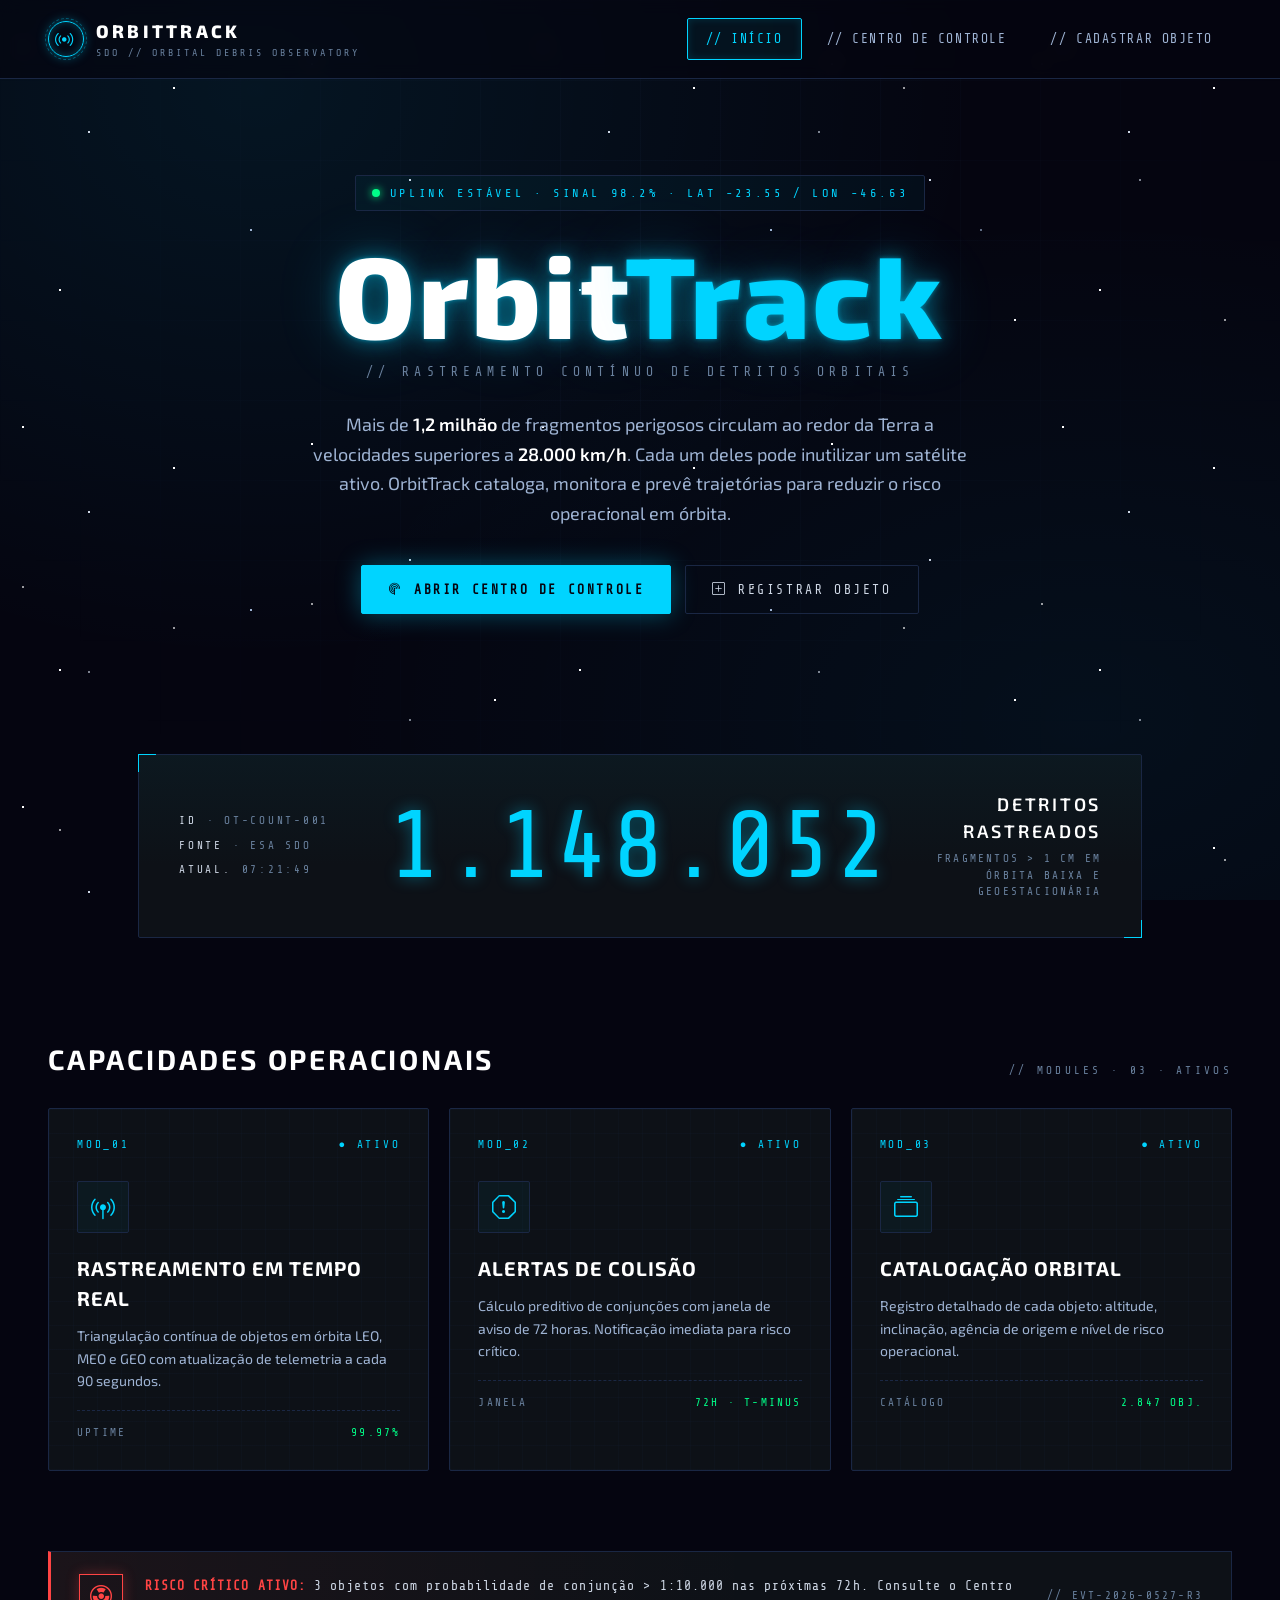
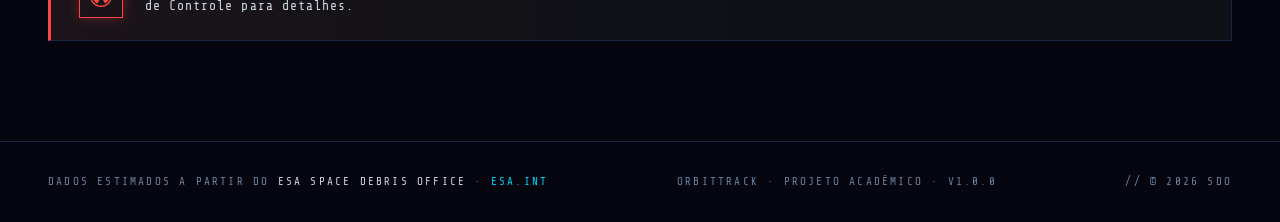
==== index.html @ 4284d5c9 "first commit" ====
<!DOCTYPE html>
<html lang="pt-BR">
<head>
<meta charset="UTF-8" />
<meta name="viewport" content="width=device-width, initial-scale=1.0" />
<title>OrbitTrack — Rastreamento de Detritos Espaciais</title>
<link rel="preconnect" href="https://fonts.googleapis.com" />
<link rel="preconnect" href="https://fonts.gstatic.com" crossorigin />
<link href="https://fonts.googleapis.com/css2?family=Exo+2:wght@300;400;600;700;800&family=Share+Tech+Mono&display=swap" rel="stylesheet" />
<link rel="stylesheet" href="https://cdn.jsdelivr.net/npm/bootstrap-icons@1.11.3/font/bootstrap-icons.min.css" />
<link rel="stylesheet" href="css/shared.css" />
<link rel="stylesheet" href="css/index.css" />
</head>
<body>
<div class="starfield"></div>
<div class="gridlines"></div>

<!-- =================== NAV =================== -->
<nav class="nav" data-screen-label="landing-nav">
  <div class="logo">
    <div class="mark"><i class="bi bi-broadcast"></i></div>
    <div>
      OrbitTrack
      <small>SDO // ORBITAL DEBRIS OBSERVATORY</small>
    </div>
  </div>
  <div class="nav-links">
    <a href="index.html" class="active">// Início</a>
    <a href="dashboard.html">// Centro de Controle</a>
    <a href="cadastro.html">// Cadastrar Objeto</a>
  </div>
</nav>

<!-- =================== HERO =================== -->
<section class="hero" data-screen-label="hero">
  <div class="uplink">
    <span class="pulse"></span>
    UPLINK ESTÁVEL · SINAL 98.2% · LAT -23.55 / LON -46.63
  </div>
  <h1>Orbit<span class="accent">Track</span></h1>
  <div class="tagline">// Rastreamento contínuo de detritos orbitais</div>
  <p class="lead">
    Mais de <strong>1,2 milhão</strong> de fragmentos perigosos
    circulam ao redor da Terra a velocidades superiores a
    <strong>28.000 km/h</strong>. Cada um deles pode inutilizar
    um satélite ativo. OrbitTrack cataloga, monitora e prevê
    trajetórias para reduzir o risco operacional em órbita.
  </p>
  <div class="cta">
    <a href="dashboard.html" class="btn btn-primary">
      <i class="bi bi-radar"></i> Abrir Centro de Controle
    </a>
    <a href="cadastro.html" class="btn btn-ghost">
      <i class="bi bi-plus-square"></i> Registrar Objeto
    </a>
  </div>
</section>

<!-- =================== CONTADOR =================== -->
<section class="counter" data-screen-label="counter">
  <div class="counter-frame">
    <div class="counter-meta">
      <div class="row"><b>ID</b> · OT-COUNT-001</div>
      <div class="row"><b>FONTE</b> · ESA SDO</div>
      <div class="row"><b>ATUAL.</b> <span id="updatedAt">--:--:--</span></div>
    </div>
    <div class="counter-value" id="counterValue">0</div>
    <div class="counter-label">
      <div class="big">Detritos Rastreados</div>
      <div class="small">Fragmentos > 1 cm em órbita baixa e geoestacionária</div>
    </div>
  </div>
</section>

<!-- =================== FEATURES =================== -->
<section class="features" data-screen-label="features">
  <div class="section-header">
    <h2>Capacidades operacionais</h2>
    <div class="tag">// MODULES · 03 · ATIVOS</div>
  </div>
  <div class="feature-grid">

    <article class="card">
      <div class="index"><span>MOD_01</span><span>● ATIVO</span></div>
      <div class="icon"><i class="bi bi-broadcast-pin"></i></div>
      <h3>Rastreamento em tempo real</h3>
      <p>
        Triangulação contínua de objetos em órbita LEO, MEO e GEO
        com atualização de telemetria a cada 90 segundos.
      </p>
      <div class="stat"><span>UPTIME</span><span>99.97%</span></div>
    </article>

    <article class="card">
      <div class="index"><span>MOD_02</span><span>● ATIVO</span></div>
      <div class="icon"><i class="bi bi-exclamation-octagon"></i></div>
      <h3>Alertas de colisão</h3>
      <p>
        Cálculo preditivo de conjunções com janela de aviso de
        72 horas. Notificação imediata para risco crítico.
      </p>
      <div class="stat"><span>JANELA</span><span>72H · T-MINUS</span></div>
    </article>

    <article class="card">
      <div class="index"><span>MOD_03</span><span>● ATIVO</span></div>
      <div class="icon"><i class="bi bi-collection"></i></div>
      <h3>Catalogação orbital</h3>
      <p>
        Registro detalhado de cada objeto: altitude, inclinação,
        agência de origem e nível de risco operacional.
      </p>
      <div class="stat"><span>CATÁLOGO</span><span>2.847 OBJ.</span></div>
    </article>

  </div>
</section>

<!-- =================== ALERTA =================== -->
<section class="alert-strip">
  <div class="inner">
    <div class="icon"><i class="bi bi-radioactive"></i></div>
    <div class="text">
      <b>RISCO CRÍTICO ATIVO:</b> 3 objetos com probabilidade de
      conjunção > 1:10.000 nas próximas 72h. Consulte o Centro
      de Controle para detalhes.
    </div>
    <div class="code">// EVT-2026-0527-R3</div>
  </div>
</section>

<!-- =================== FOOTER =================== -->
<footer>
  <div class="ref">
    Dados estimados a partir do <b>ESA Space Debris Office</b> ·
    <a href="https://www.esa.int/Space_Safety/Space_Debris" target="_blank" rel="noopener">esa.int</a>
  </div>
  <div>OrbitTrack · Projeto Acadêmico · v1.0.0</div>
  <div>// © 2026 SDO</div>
</footer>

<script src="js/index.js"></script>
</body>
</html>
---- css/shared.css ----
*, *::before, *::after { box-sizing: border-box; }
html, body { margin: 0; padding: 0; }
body {
  font-family: 'Exo 2', system-ui, sans-serif;
  background: #050510;
  color: #cfd8e6;
  min-height: 100vh;
  overflow-x: hidden;
  line-height: 1.5;
}
---- css/index.css ----
/* ---------- Camada de estrelas ---------- */
.starfield {
  position: fixed; inset: 0;
  z-index: 0; pointer-events: none;
  background:
    radial-gradient(ellipse at 20% 10%, rgba(0,212,255,0.08), transparent 50%),
    radial-gradient(ellipse at 85% 80%, rgba(0,212,255,0.05), transparent 50%),
    #050510;
}
.starfield::before,
.starfield::after {
  content: "";
  position: absolute; inset: 0;
  background-repeat: repeat;
  background-image:
    radial-gradient(1px 1px at 23px 47px, #ffffff 100%, transparent),
    radial-gradient(1px 1px at 89px 132px, #cfd8e6 100%, transparent),
    radial-gradient(1.5px 1.5px at 174px 88px, #ffffff 100%, transparent),
    radial-gradient(1px 1px at 251px 230px, #9fb4d4 100%, transparent),
    radial-gradient(1px 1px at 312px 64px, #ffffff 100%, transparent),
    radial-gradient(1.5px 1.5px at 60px 290px, #ffffff 100%, transparent),
    radial-gradient(1px 1px at 410px 180px, #cfd8e6 100%, transparent),
    radial-gradient(1px 1px at 495px 320px, #ffffff 100%, transparent);
  background-size: 520px 380px;
  animation: twinkle 4s ease-in-out infinite;
}
.starfield::after {
  background-size: 730px 540px;
  opacity: 0.6;
  animation-delay: 1.6s;
  animation-duration: 6s;
  transform: translateY(0);
}
@keyframes twinkle {
  0%, 100% { opacity: 0.35; }
  50%      { opacity: 1; }
}

/* Grade muito sutil sobre o céu */
.gridlines {
  position: fixed; inset: 0;
  z-index: 0; pointer-events: none;
  background-image:
    linear-gradient(rgba(26,39,68,0.18) 1px, transparent 1px),
    linear-gradient(90deg, rgba(26,39,68,0.18) 1px, transparent 1px);
  background-size: 80px 80px;
  mask-image: radial-gradient(ellipse at 50% 30%, #000 0%, transparent 75%);
}

/* ---------- Navbar ---------- */
.nav {
  position: relative; z-index: 5;
  display: flex; align-items: center; justify-content: space-between;
  padding: 18px 48px;
  border-bottom: 1px solid #1a2744;
  background: rgba(5,5,16,0.65);
  backdrop-filter: blur(8px);
}
.logo {
  display: flex; align-items: center; gap: 12px;
  font-family: 'Exo 2', sans-serif;
  font-weight: 800; letter-spacing: 0.18em;
  text-transform: uppercase;
  font-size: 18px;
  color: #ffffff;
}
.logo .mark {
  width: 36px; height: 36px;
  border: 1px solid #00d4ff;
  border-radius: 50%;
  display: grid; place-items: center;
  color: #00d4ff;
  box-shadow: 0 0 12px rgba(0,212,255,0.4), inset 0 0 8px rgba(0,212,255,0.25);
  position: relative;
}
.logo .mark::after {
  content: "";
  position: absolute; inset: -4px;
  border: 1px dashed rgba(0,212,255,0.35);
  border-radius: 50%;
  animation: spin 18s linear infinite;
}
@keyframes spin { to { transform: rotate(360deg); } }
.logo small {
  display: block;
  font-family: 'Share Tech Mono', monospace;
  font-size: 10px;
  letter-spacing: 0.3em;
  color: #6a829f;
  font-weight: 400;
}
.nav-links {
  display: flex; gap: 6px;
  font-family: 'Share Tech Mono', monospace;
  font-size: 13px;
  letter-spacing: 0.12em;
  text-transform: uppercase;
}
.nav-links a {
  color: #9fb4d4;
  text-decoration: none;
  padding: 10px 18px;
  border: 1px solid transparent;
  border-radius: 2px;
  transition: 160ms;
}
.nav-links a:hover {
  color: #00d4ff;
  border-color: #1a2744;
  background: rgba(0,212,255,0.04);
}
.nav-links a.active {
  color: #00d4ff;
  border-color: #00d4ff;
  background: rgba(0,212,255,0.06);
  box-shadow: inset 0 0 8px rgba(0,212,255,0.15);
}

/* ---------- Hero ---------- */
.hero {
  position: relative; z-index: 2;
  padding: 96px 48px 60px;
  text-align: center;
  max-width: 1280px;
  margin: 0 auto;
}
.hero .uplink {
  display: inline-flex; align-items: center; gap: 10px;
  font-family: 'Share Tech Mono', monospace;
  font-size: 12px;
  letter-spacing: 0.3em;
  text-transform: uppercase;
  color: #00d4ff;
  border: 1px solid #1a2744;
  background: rgba(0,212,255,0.04);
  padding: 8px 16px;
  border-radius: 2px;
  margin-bottom: 28px;
}
.pulse {
  width: 8px; height: 8px; border-radius: 50%;
  background: #00ff88;
  box-shadow: 0 0 8px #00ff88;
  animation: pulse 1.4s ease-in-out infinite;
}
@keyframes pulse {
  0%, 100% { opacity: 1;   transform: scale(1); }
  50%      { opacity: 0.35; transform: scale(0.6); }
}

.hero h1 {
  font-family: 'Exo 2', sans-serif;
  font-size: clamp(48px, 9vw, 128px);
  font-weight: 800;
  letter-spacing: 0.02em;
  margin: 0;
  line-height: 0.95;
  color: #ffffff;
  text-shadow:
    0 0 4px rgba(0,212,255,0.5),
    0 0 22px rgba(0,212,255,0.45),
    0 0 60px rgba(0,212,255,0.25);
}
.hero h1 .accent {
  color: #00d4ff;
}
.hero .tagline {
  font-family: 'Share Tech Mono', monospace;
  font-size: 13px;
  color: #6a829f;
  letter-spacing: 0.4em;
  text-transform: uppercase;
  margin: 14px 0 28px;
}
.hero p.lead {
  max-width: 680px;
  margin: 0 auto;
  font-size: 18px;
  color: #9fb4d4;
  line-height: 1.65;
}
.hero p.lead strong { color: #ffffff; font-weight: 600; }

.cta {
  margin-top: 36px;
  display: flex; gap: 14px; justify-content: center; flex-wrap: wrap;
}
.btn {
  font-family: 'Share Tech Mono', monospace;
  font-size: 13px;
  letter-spacing: 0.2em;
  text-transform: uppercase;
  padding: 14px 26px;
  border-radius: 2px;
  cursor: pointer;
  text-decoration: none;
  transition: 160ms;
  display: inline-flex; align-items: center; gap: 10px;
}
.btn-primary {
  background: #00d4ff;
  color: #050510;
  border: 1px solid #00d4ff;
  font-weight: 700;
  box-shadow: 0 0 24px rgba(0,212,255,0.35);
}
.btn-primary:hover {
  background: #5be4ff;
  box-shadow: 0 0 36px rgba(0,212,255,0.6);
}
.btn-ghost {
  background: transparent;
  color: #cfd8e6;
  border: 1px solid #1a2744;
}
.btn-ghost:hover {
  border-color: #00d4ff;
  color: #00d4ff;
}

/* ---------- Contador ---------- */
.counter {
  position: relative; z-index: 2;
  max-width: 1100px;
  margin: 80px auto 0;
  padding: 0 48px;
}
.counter-frame {
  border: 1px solid #1a2744;
  background:
    linear-gradient(180deg, rgba(0,212,255,0.04), rgba(13,17,23,0.6) 60%),
    #0d1117;
  padding: 36px 40px;
  border-radius: 2px;
  position: relative;
  display: grid;
  grid-template-columns: 1fr auto 1fr;
  gap: 32px;
  align-items: center;
}
.counter-frame::before,
.counter-frame::after {
  content: "";
  position: absolute;
  width: 18px; height: 18px;
  border: 1px solid #00d4ff;
}
.counter-frame::before { top: -1px; left: -1px; border-right: 0; border-bottom: 0; }
.counter-frame::after  { bottom: -1px; right: -1px; border-left: 0; border-top: 0; }

.counter-meta {
  font-family: 'Share Tech Mono', monospace;
  font-size: 11px;
  color: #6a829f;
  letter-spacing: 0.25em;
  text-transform: uppercase;
}
.counter-meta .row { display: flex; gap: 10px; align-items: center; margin-bottom: 8px; }
.counter-meta .row:last-child { margin-bottom: 0; }
.counter-meta b { color: #cfd8e6; font-weight: 400; }
.counter-value {
  font-family: 'Share Tech Mono', monospace;
  font-size: clamp(48px, 8vw, 96px);
  font-weight: 400;
  color: #00d4ff;
  text-shadow: 0 0 16px rgba(0,212,255,0.4);
  text-align: center;
  line-height: 1;
  letter-spacing: 0.04em;
}
.counter-label {
  text-align: right;
}
.counter-label .big {
  font-family: 'Exo 2', sans-serif;
  font-size: 18px;
  color: #ffffff;
  font-weight: 600;
  text-transform: uppercase;
  letter-spacing: 0.15em;
}
.counter-label .small {
  font-family: 'Share Tech Mono', monospace;
  font-size: 11px;
  color: #6a829f;
  letter-spacing: 0.2em;
  text-transform: uppercase;
  margin-top: 6px;
}

/* ---------- Cards ---------- */
.features {
  position: relative; z-index: 2;
  max-width: 1280px;
  margin: 100px auto 0;
  padding: 0 48px;
}
.section-header {
  display: flex; align-items: flex-end; justify-content: space-between;
  margin-bottom: 28px;
  gap: 20px; flex-wrap: wrap;
}
.section-header h2 {
  font-family: 'Exo 2', sans-serif;
  font-size: 28px;
  font-weight: 700;
  color: #ffffff;
  text-transform: uppercase;
  letter-spacing: 0.1em;
  margin: 0;
}
.section-header .tag {
  font-family: 'Share Tech Mono', monospace;
  font-size: 11px;
  letter-spacing: 0.3em;
  color: #6a829f;
  text-transform: uppercase;
}
.feature-grid {
  display: grid;
  grid-template-columns: repeat(3, 1fr);
  gap: 20px;
}
.card {
  background:
    linear-gradient(rgba(26,39,68,0.12) 1px, transparent 1px),
    linear-gradient(90deg, rgba(26,39,68,0.12) 1px, transparent 1px),
    #0d1117;
  background-size: 24px 24px, 24px 24px, auto;
  border: 1px solid #1a2744;
  padding: 28px;
  border-radius: 2px;
  position: relative;
  transition: 200ms;
}
.card:hover {
  border-color: #00d4ff;
  box-shadow:
    0 0 0 1px rgba(0,212,255,0.4),
    0 0 28px rgba(0,212,255,0.25);
  transform: translateY(-2px);
}
.card .index {
  font-family: 'Share Tech Mono', monospace;
  font-size: 11px;
  color: #00d4ff;
  letter-spacing: 0.25em;
  margin-bottom: 28px;
  display: flex; justify-content: space-between;
}
.card .icon {
  width: 52px; height: 52px;
  display: grid; place-items: center;
  border: 1px solid #1a2744;
  background: rgba(0,212,255,0.04);
  color: #00d4ff;
  font-size: 24px;
  border-radius: 2px;
  margin-bottom: 20px;
}
.card h3 {
  font-family: 'Exo 2', sans-serif;
  font-size: 20px;
  margin: 0 0 12px;
  color: #ffffff;
  text-transform: uppercase;
  letter-spacing: 0.05em;
}
.card p {
  font-size: 14px;
  color: #9fb4d4;
  margin: 0 0 18px;
  line-height: 1.6;
}
.card .stat {
  display: flex; justify-content: space-between;
  border-top: 1px dashed #1a2744;
  padding-top: 14px;
  font-family: 'Share Tech Mono', monospace;
  font-size: 11px;
  text-transform: uppercase;
  letter-spacing: 0.2em;
}
.card .stat span:first-child { color: #6a829f; }
.card .stat span:last-child  { color: #00ff88; }

/* ---------- Faixa de alerta ---------- */
.alert-strip {
  position: relative; z-index: 2;
  max-width: 1280px;
  margin: 80px auto 0;
  padding: 0 48px;
}
.alert-strip .inner {
  border: 1px solid #1a2744;
  border-left: 3px solid #ff4444;
  background: linear-gradient(90deg, rgba(255,68,68,0.06), transparent 60%), #0d1117;
  padding: 22px 28px;
  display: grid;
  grid-template-columns: auto 1fr auto;
  gap: 22px;
  align-items: center;
}
.alert-strip .icon {
  width: 44px; height: 44px;
  color: #ff4444;
  font-size: 22px;
  border: 1px solid #ff4444;
  display: grid; place-items: center;
  box-shadow: 0 0 12px rgba(255,68,68,0.3);
}
.alert-strip .text {
  font-family: 'Share Tech Mono', monospace;
  font-size: 13px;
  color: #cfd8e6;
  letter-spacing: 0.08em;
}
.alert-strip .text b { color: #ff4444; }
.alert-strip .code {
  font-family: 'Share Tech Mono', monospace;
  font-size: 11px;
  color: #6a829f;
  letter-spacing: 0.2em;
}

/* ---------- Footer ---------- */
footer {
  position: relative; z-index: 2;
  margin-top: 100px;
  border-top: 1px solid #1a2744;
  padding: 32px 48px;
  display: flex; justify-content: space-between; gap: 20px;
  flex-wrap: wrap;
  font-family: 'Share Tech Mono', monospace;
  font-size: 11px;
  letter-spacing: 0.2em;
  text-transform: uppercase;
  color: #6a829f;
  background: rgba(5,5,16,0.6);
}
footer a { color: #00d4ff; text-decoration: none; }
footer a:hover { text-decoration: underline; }
footer .ref b { color: #cfd8e6; font-weight: 400; }

/* ---------- Responsivo ---------- */
@media (max-width: 900px) {
  .nav { padding: 14px 20px; }
  .hero { padding: 60px 20px 40px; }
  .counter, .features, .alert-strip { padding: 0 20px; }
  .counter-frame { grid-template-columns: 1fr; text-align: center; gap: 18px; padding: 24px; }
  .counter-label { text-align: center; }
  .feature-grid { grid-template-columns: 1fr; }
  .nav-links { display: none; }
  .alert-strip .inner { grid-template-columns: auto 1fr; }
  .alert-strip .code { display: none; }
  footer { padding: 24px 20px; flex-direction: column; }
  .section-header h2 { font-size: 22px; }
}
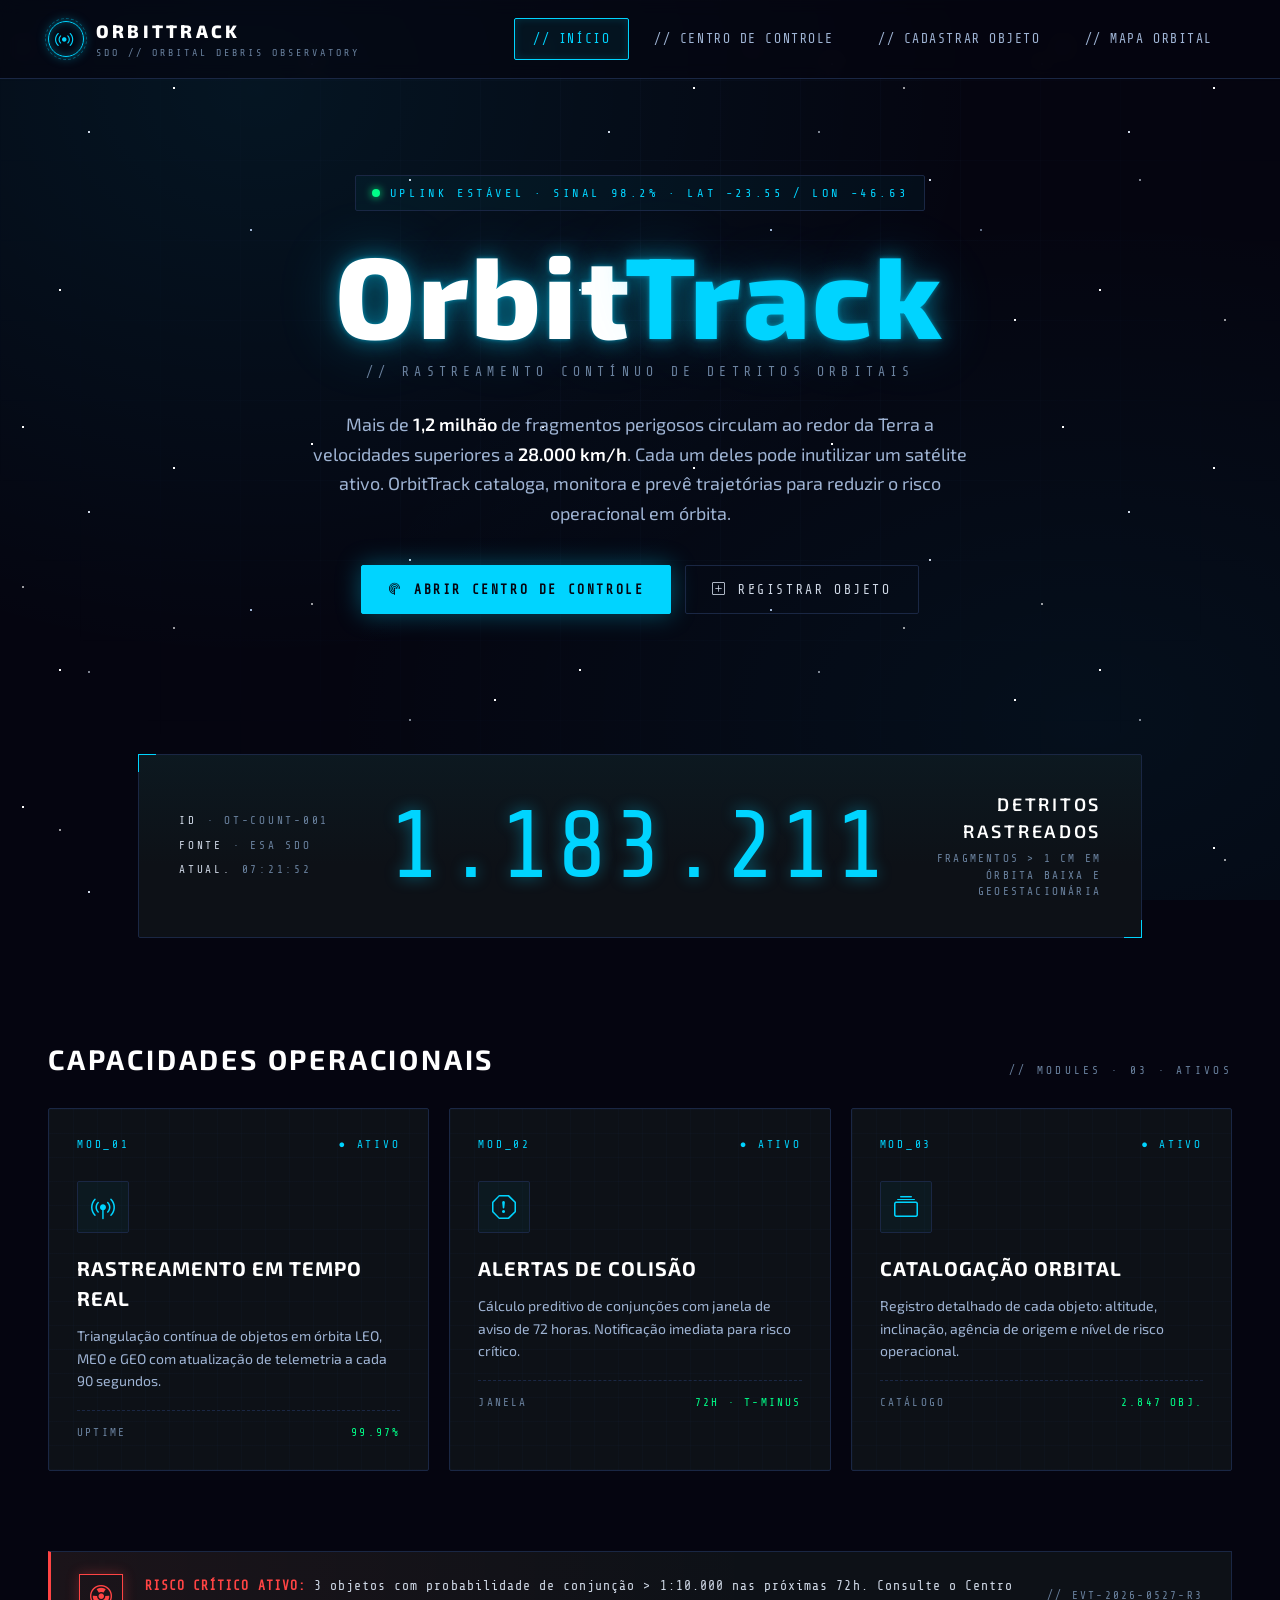
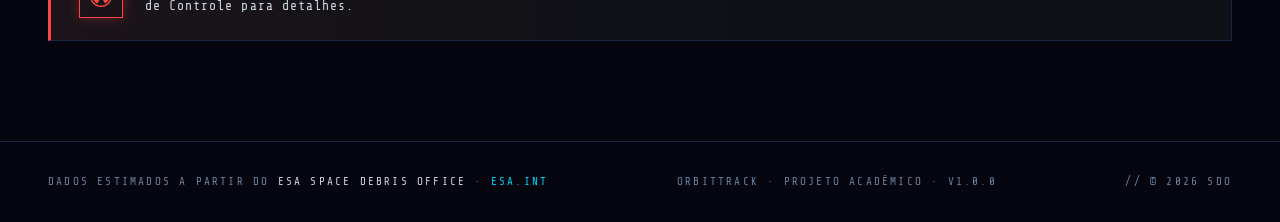
==== commit 5a2b86aa: "feat: add 3D orbital map page and update docs Add orbita.html with Three.js interactive globe (selec" ====
--- a/index.html
+++ b/index.html
@@ -8,8 +8,487 @@
 <link rel="preconnect" href="https://fonts.gstatic.com" crossorigin />
 <link href="https://fonts.googleapis.com/css2?family=Exo+2:wght@300;400;600;700;800&family=Share+Tech+Mono&display=swap" rel="stylesheet" />
 <link rel="stylesheet" href="https://cdn.jsdelivr.net/npm/bootstrap-icons@1.11.3/font/bootstrap-icons.min.css" />
-<link rel="stylesheet" href="css/shared.css" />
-<link rel="stylesheet" href="css/index.css" />
+<style>
+  /* =========================================================
+     OrbitTrack — Landing
+     Paleta:
+       bg base   #050510
+       cards     #0d1117
+       bordas    #1a2744
+       primary   #00d4ff (azul neon)
+       alerta    #ff4444
+       sucesso   #00ff88
+     ========================================================= */
+  *, *::before, *::after { box-sizing: border-box; }
+  html, body { margin: 0; padding: 0; }
+  body {
+    font-family: 'Exo 2', system-ui, sans-serif;
+    background: #050510;
+    color: #cfd8e6;
+    min-height: 100vh;
+    overflow-x: hidden;
+    line-height: 1.5;
+  }
+
+  /* ---------- Camada de estrelas ---------- */
+  .starfield {
+    position: fixed; inset: 0;
+    z-index: 0; pointer-events: none;
+    background:
+      radial-gradient(ellipse at 20% 10%, rgba(0,212,255,0.08), transparent 50%),
+      radial-gradient(ellipse at 85% 80%, rgba(0,212,255,0.05), transparent 50%),
+      #050510;
+  }
+  .starfield::before,
+  .starfield::after {
+    content: "";
+    position: absolute; inset: 0;
+    background-repeat: repeat;
+    background-image:
+      radial-gradient(1px 1px at 23px 47px, #ffffff 100%, transparent),
+      radial-gradient(1px 1px at 89px 132px, #cfd8e6 100%, transparent),
+      radial-gradient(1.5px 1.5px at 174px 88px, #ffffff 100%, transparent),
+      radial-gradient(1px 1px at 251px 230px, #9fb4d4 100%, transparent),
+      radial-gradient(1px 1px at 312px 64px, #ffffff 100%, transparent),
+      radial-gradient(1.5px 1.5px at 60px 290px, #ffffff 100%, transparent),
+      radial-gradient(1px 1px at 410px 180px, #cfd8e6 100%, transparent),
+      radial-gradient(1px 1px at 495px 320px, #ffffff 100%, transparent);
+    background-size: 520px 380px;
+    animation: twinkle 4s ease-in-out infinite;
+  }
+  .starfield::after {
+    background-size: 730px 540px;
+    opacity: 0.6;
+    animation-delay: 1.6s;
+    animation-duration: 6s;
+    transform: translateY(0);
+  }
+  @keyframes twinkle {
+    0%, 100% { opacity: 0.35; }
+    50%      { opacity: 1; }
+  }
+
+  /* Grade muito sutil sobre o céu */
+  .gridlines {
+    position: fixed; inset: 0;
+    z-index: 0; pointer-events: none;
+    background-image:
+      linear-gradient(rgba(26,39,68,0.18) 1px, transparent 1px),
+      linear-gradient(90deg, rgba(26,39,68,0.18) 1px, transparent 1px);
+    background-size: 80px 80px;
+    mask-image: radial-gradient(ellipse at 50% 30%, #000 0%, transparent 75%);
+  }
+
+  /* ---------- Navbar ---------- */
+  .nav {
+    position: relative; z-index: 5;
+    display: flex; align-items: center; justify-content: space-between;
+    padding: 18px 48px;
+    border-bottom: 1px solid #1a2744;
+    background: rgba(5,5,16,0.65);
+    backdrop-filter: blur(8px);
+  }
+  .logo {
+    display: flex; align-items: center; gap: 12px;
+    font-family: 'Exo 2', sans-serif;
+    font-weight: 800; letter-spacing: 0.18em;
+    text-transform: uppercase;
+    font-size: 18px;
+    color: #ffffff;
+  }
+  .logo .mark {
+    width: 36px; height: 36px;
+    border: 1px solid #00d4ff;
+    border-radius: 50%;
+    display: grid; place-items: center;
+    color: #00d4ff;
+    box-shadow: 0 0 12px rgba(0,212,255,0.4), inset 0 0 8px rgba(0,212,255,0.25);
+    position: relative;
+  }
+  .logo .mark::after {
+    content: "";
+    position: absolute; inset: -4px;
+    border: 1px dashed rgba(0,212,255,0.35);
+    border-radius: 50%;
+    animation: spin 18s linear infinite;
+  }
+  @keyframes spin { to { transform: rotate(360deg); } }
+  .logo small {
+    display: block;
+    font-family: 'Share Tech Mono', monospace;
+    font-size: 10px;
+    letter-spacing: 0.3em;
+    color: #6a829f;
+    font-weight: 400;
+  }
+  .nav-links {
+    display: flex; gap: 6px;
+    font-family: 'Share Tech Mono', monospace;
+    font-size: 13px;
+    letter-spacing: 0.12em;
+    text-transform: uppercase;
+  }
+  .nav-links a {
+    color: #9fb4d4;
+    text-decoration: none;
+    padding: 10px 18px;
+    border: 1px solid transparent;
+    border-radius: 2px;
+    transition: 160ms;
+  }
+  .nav-links a:hover {
+    color: #00d4ff;
+    border-color: #1a2744;
+    background: rgba(0,212,255,0.04);
+  }
+  .nav-links a.active {
+    color: #00d4ff;
+    border-color: #00d4ff;
+    background: rgba(0,212,255,0.06);
+    box-shadow: inset 0 0 8px rgba(0,212,255,0.15);
+  }
+
+  /* ---------- Hero ---------- */
+  .hero {
+    position: relative; z-index: 2;
+    padding: 96px 48px 60px;
+    text-align: center;
+    max-width: 1280px;
+    margin: 0 auto;
+  }
+  .hero .uplink {
+    display: inline-flex; align-items: center; gap: 10px;
+    font-family: 'Share Tech Mono', monospace;
+    font-size: 12px;
+    letter-spacing: 0.3em;
+    text-transform: uppercase;
+    color: #00d4ff;
+    border: 1px solid #1a2744;
+    background: rgba(0,212,255,0.04);
+    padding: 8px 16px;
+    border-radius: 2px;
+    margin-bottom: 28px;
+  }
+  .pulse {
+    width: 8px; height: 8px; border-radius: 50%;
+    background: #00ff88;
+    box-shadow: 0 0 8px #00ff88;
+    animation: pulse 1.4s ease-in-out infinite;
+  }
+  @keyframes pulse {
+    0%, 100% { opacity: 1;   transform: scale(1); }
+    50%      { opacity: 0.35; transform: scale(0.6); }
+  }
+
+  .hero h1 {
+    font-family: 'Exo 2', sans-serif;
+    font-size: clamp(48px, 9vw, 128px);
+    font-weight: 800;
+    letter-spacing: 0.02em;
+    margin: 0;
+    line-height: 0.95;
+    color: #ffffff;
+    text-shadow:
+      0 0 4px rgba(0,212,255,0.5),
+      0 0 22px rgba(0,212,255,0.45),
+      0 0 60px rgba(0,212,255,0.25);
+  }
+  .hero h1 .accent {
+    color: #00d4ff;
+  }
+  .hero .tagline {
+    font-family: 'Share Tech Mono', monospace;
+    font-size: 13px;
+    color: #6a829f;
+    letter-spacing: 0.4em;
+    text-transform: uppercase;
+    margin: 14px 0 28px;
+  }
+  .hero p.lead {
+    max-width: 680px;
+    margin: 0 auto;
+    font-size: 18px;
+    color: #9fb4d4;
+    line-height: 1.65;
+  }
+  .hero p.lead strong { color: #ffffff; font-weight: 600; }
+
+  .cta {
+    margin-top: 36px;
+    display: flex; gap: 14px; justify-content: center; flex-wrap: wrap;
+  }
+  .btn {
+    font-family: 'Share Tech Mono', monospace;
+    font-size: 13px;
+    letter-spacing: 0.2em;
+    text-transform: uppercase;
+    padding: 14px 26px;
+    border-radius: 2px;
+    cursor: pointer;
+    text-decoration: none;
+    transition: 160ms;
+    display: inline-flex; align-items: center; gap: 10px;
+  }
+  .btn-primary {
+    background: #00d4ff;
+    color: #050510;
+    border: 1px solid #00d4ff;
+    font-weight: 700;
+    box-shadow: 0 0 24px rgba(0,212,255,0.35);
+  }
+  .btn-primary:hover {
+    background: #5be4ff;
+    box-shadow: 0 0 36px rgba(0,212,255,0.6);
+  }
+  .btn-ghost {
+    background: transparent;
+    color: #cfd8e6;
+    border: 1px solid #1a2744;
+  }
+  .btn-ghost:hover {
+    border-color: #00d4ff;
+    color: #00d4ff;
+  }
+
+  /* ---------- Contador ---------- */
+  .counter {
+    position: relative; z-index: 2;
+    max-width: 1100px;
+    margin: 80px auto 0;
+    padding: 0 48px;
+  }
+  .counter-frame {
+    border: 1px solid #1a2744;
+    background:
+      linear-gradient(180deg, rgba(0,212,255,0.04), rgba(13,17,23,0.6) 60%),
+      #0d1117;
+    padding: 36px 40px;
+    border-radius: 2px;
+    position: relative;
+    display: grid;
+    grid-template-columns: 1fr auto 1fr;
+    gap: 32px;
+    align-items: center;
+  }
+  .counter-frame::before,
+  .counter-frame::after {
+    content: "";
+    position: absolute;
+    width: 18px; height: 18px;
+    border: 1px solid #00d4ff;
+  }
+  .counter-frame::before { top: -1px; left: -1px; border-right: 0; border-bottom: 0; }
+  .counter-frame::after  { bottom: -1px; right: -1px; border-left: 0; border-top: 0; }
+
+  .counter-meta {
+    font-family: 'Share Tech Mono', monospace;
+    font-size: 11px;
+    color: #6a829f;
+    letter-spacing: 0.25em;
+    text-transform: uppercase;
+  }
+  .counter-meta .row { display: flex; gap: 10px; align-items: center; margin-bottom: 8px; }
+  .counter-meta .row:last-child { margin-bottom: 0; }
+  .counter-meta b { color: #cfd8e6; font-weight: 400; }
+  .counter-value {
+    font-family: 'Share Tech Mono', monospace;
+    font-size: clamp(48px, 8vw, 96px);
+    font-weight: 400;
+    color: #00d4ff;
+    text-shadow: 0 0 16px rgba(0,212,255,0.4);
+    text-align: center;
+    line-height: 1;
+    letter-spacing: 0.04em;
+  }
+  .counter-label {
+    text-align: right;
+  }
+  .counter-label .big {
+    font-family: 'Exo 2', sans-serif;
+    font-size: 18px;
+    color: #ffffff;
+    font-weight: 600;
+    text-transform: uppercase;
+    letter-spacing: 0.15em;
+  }
+  .counter-label .small {
+    font-family: 'Share Tech Mono', monospace;
+    font-size: 11px;
+    color: #6a829f;
+    letter-spacing: 0.2em;
+    text-transform: uppercase;
+    margin-top: 6px;
+  }
+
+  /* ---------- Cards ---------- */
+  .features {
+    position: relative; z-index: 2;
+    max-width: 1280px;
+    margin: 100px auto 0;
+    padding: 0 48px;
+  }
+  .section-header {
+    display: flex; align-items: flex-end; justify-content: space-between;
+    margin-bottom: 28px;
+    gap: 20px; flex-wrap: wrap;
+  }
+  .section-header h2 {
+    font-family: 'Exo 2', sans-serif;
+    font-size: 28px;
+    font-weight: 700;
+    color: #ffffff;
+    text-transform: uppercase;
+    letter-spacing: 0.1em;
+    margin: 0;
+  }
+  .section-header .tag {
+    font-family: 'Share Tech Mono', monospace;
+    font-size: 11px;
+    letter-spacing: 0.3em;
+    color: #6a829f;
+    text-transform: uppercase;
+  }
+  .feature-grid {
+    display: grid;
+    grid-template-columns: repeat(3, 1fr);
+    gap: 20px;
+  }
+  .card {
+    background:
+      linear-gradient(rgba(26,39,68,0.12) 1px, transparent 1px),
+      linear-gradient(90deg, rgba(26,39,68,0.12) 1px, transparent 1px),
+      #0d1117;
+    background-size: 24px 24px, 24px 24px, auto;
+    border: 1px solid #1a2744;
+    padding: 28px;
+    border-radius: 2px;
+    position: relative;
+    transition: 200ms;
+  }
+  .card:hover {
+    border-color: #00d4ff;
+    box-shadow:
+      0 0 0 1px rgba(0,212,255,0.4),
+      0 0 28px rgba(0,212,255,0.25);
+    transform: translateY(-2px);
+  }
+  .card .index {
+    font-family: 'Share Tech Mono', monospace;
+    font-size: 11px;
+    color: #00d4ff;
+    letter-spacing: 0.25em;
+    margin-bottom: 28px;
+    display: flex; justify-content: space-between;
+  }
+  .card .icon {
+    width: 52px; height: 52px;
+    display: grid; place-items: center;
+    border: 1px solid #1a2744;
+    background: rgba(0,212,255,0.04);
+    color: #00d4ff;
+    font-size: 24px;
+    border-radius: 2px;
+    margin-bottom: 20px;
+  }
+  .card h3 {
+    font-family: 'Exo 2', sans-serif;
+    font-size: 20px;
+    margin: 0 0 12px;
+    color: #ffffff;
+    text-transform: uppercase;
+    letter-spacing: 0.05em;
+  }
+  .card p {
+    font-size: 14px;
+    color: #9fb4d4;
+    margin: 0 0 18px;
+    line-height: 1.6;
+  }
+  .card .stat {
+    display: flex; justify-content: space-between;
+    border-top: 1px dashed #1a2744;
+    padding-top: 14px;
+    font-family: 'Share Tech Mono', monospace;
+    font-size: 11px;
+    text-transform: uppercase;
+    letter-spacing: 0.2em;
+  }
+  .card .stat span:first-child { color: #6a829f; }
+  .card .stat span:last-child  { color: #00ff88; }
+
+  /* ---------- Faixa de alerta ---------- */
+  .alert-strip {
+    position: relative; z-index: 2;
+    max-width: 1280px;
+    margin: 80px auto 0;
+    padding: 0 48px;
+  }
+  .alert-strip .inner {
+    border: 1px solid #1a2744;
+    border-left: 3px solid #ff4444;
+    background: linear-gradient(90deg, rgba(255,68,68,0.06), transparent 60%), #0d1117;
+    padding: 22px 28px;
+    display: grid;
+    grid-template-columns: auto 1fr auto;
+    gap: 22px;
+    align-items: center;
+  }
+  .alert-strip .icon {
+    width: 44px; height: 44px;
+    color: #ff4444;
+    font-size: 22px;
+    border: 1px solid #ff4444;
+    display: grid; place-items: center;
+    box-shadow: 0 0 12px rgba(255,68,68,0.3);
+  }
+  .alert-strip .text {
+    font-family: 'Share Tech Mono', monospace;
+    font-size: 13px;
+    color: #cfd8e6;
+    letter-spacing: 0.08em;
+  }
+  .alert-strip .text b { color: #ff4444; }
+  .alert-strip .code {
+    font-family: 'Share Tech Mono', monospace;
+    font-size: 11px;
+    color: #6a829f;
+    letter-spacing: 0.2em;
+  }
+
+  /* ---------- Footer ---------- */
+  footer {
+    position: relative; z-index: 2;
+    margin-top: 100px;
+    border-top: 1px solid #1a2744;
+    padding: 32px 48px;
+    display: flex; justify-content: space-between; gap: 20px;
+    flex-wrap: wrap;
+    font-family: 'Share Tech Mono', monospace;
+    font-size: 11px;
+    letter-spacing: 0.2em;
+    text-transform: uppercase;
+    color: #6a829f;
+    background: rgba(5,5,16,0.6);
+  }
+  footer a { color: #00d4ff; text-decoration: none; }
+  footer a:hover { text-decoration: underline; }
+  footer .ref b { color: #cfd8e6; font-weight: 400; }
+
+  /* ---------- Responsivo ---------- */
+  @media (max-width: 900px) {
+    .nav { padding: 14px 20px; }
+    .hero { padding: 60px 20px 40px; }
+    .counter, .features, .alert-strip { padding: 0 20px; }
+    .counter-frame { grid-template-columns: 1fr; text-align: center; gap: 18px; padding: 24px; }
+    .counter-label { text-align: center; }
+    .feature-grid { grid-template-columns: 1fr; }
+    .nav-links { display: none; }
+    .alert-strip .inner { grid-template-columns: auto 1fr; }
+    .alert-strip .code { display: none; }
+    footer { padding: 24px 20px; flex-direction: column; }
+    .section-header h2 { font-size: 22px; }
+  }
+</style>
 </head>
 <body>
 <div class="starfield"></div>
@@ -28,6 +507,7 @@
     <a href="index.html" class="active">// Início</a>
     <a href="dashboard.html">// Centro de Controle</a>
     <a href="cadastro.html">// Cadastrar Objeto</a>
+    <a href="orbita.html">// Mapa Orbital</a>
   </div>
 </nav>
 
@@ -139,6 +619,49 @@
   <div>// © 2026 SDO</div>
 </footer>
 
-<script src="js/index.js"></script>
+<script>
+  /* =========================================================
+     CONTADOR ANIMADO
+     Anima de 0 até o valor alvo (1.200.000) usando
+     requestAnimationFrame, com easing "easeOutCubic" para
+     desacelerar suavemente no fim. Formato pt-BR.
+     ========================================================= */
+  (function initCounter() {
+    const target = 1200000;
+    const duration = 2400; // ms
+    const el = document.getElementById('counterValue');
+    const fmt = new Intl.NumberFormat('pt-BR');
+    const start = performance.now();
+
+    function easeOutCubic(t) { return 1 - Math.pow(1 - t, 3); }
+
+    function frame(now) {
+      const p = Math.min(1, (now - start) / duration);
+      const value = Math.floor(target * easeOutCubic(p));
+      el.textContent = fmt.format(value) + (p === 1 ? '+' : '');
+      if (p < 1) requestAnimationFrame(frame);
+    }
+    // Pequeno atraso para dar a sensação de "iniciando uplink"
+    setTimeout(() => requestAnimationFrame(frame), 350);
+  })();
+
+  /* =========================================================
+     RELÓGIO DE TELEMETRIA
+     Atualiza o campo "ATUAL." com a hora corrente em formato
+     HH:MM:SS UTC-3, simulando uma marca temporal de console.
+     ========================================================= */
+  (function initClock() {
+    const el = document.getElementById('updatedAt');
+    function tick() {
+      const d = new Date();
+      const hh = String(d.getHours()).padStart(2, '0');
+      const mm = String(d.getMinutes()).padStart(2, '0');
+      const ss = String(d.getSeconds()).padStart(2, '0');
+      el.textContent = `${hh}:${mm}:${ss}`;
+    }
+    tick();
+    setInterval(tick, 1000);
+  })();
+</script>
 </body>
 </html>
